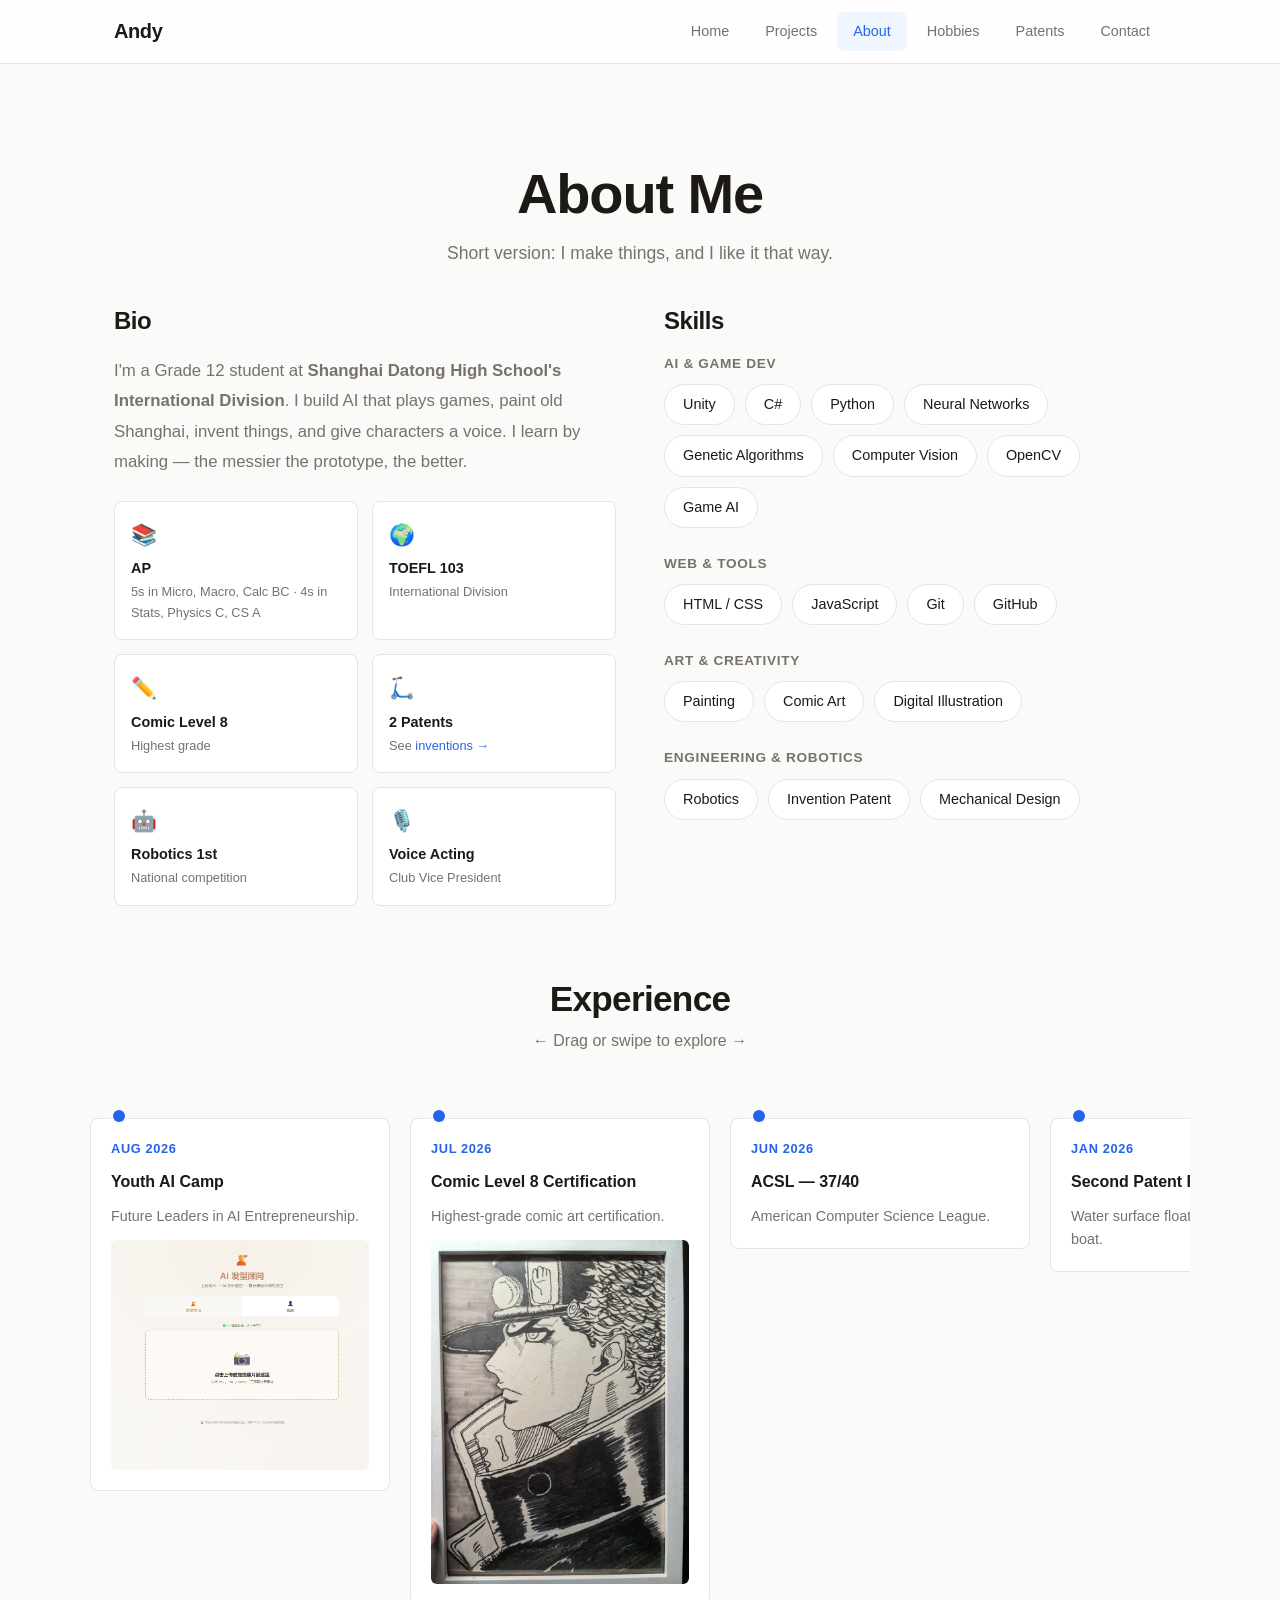
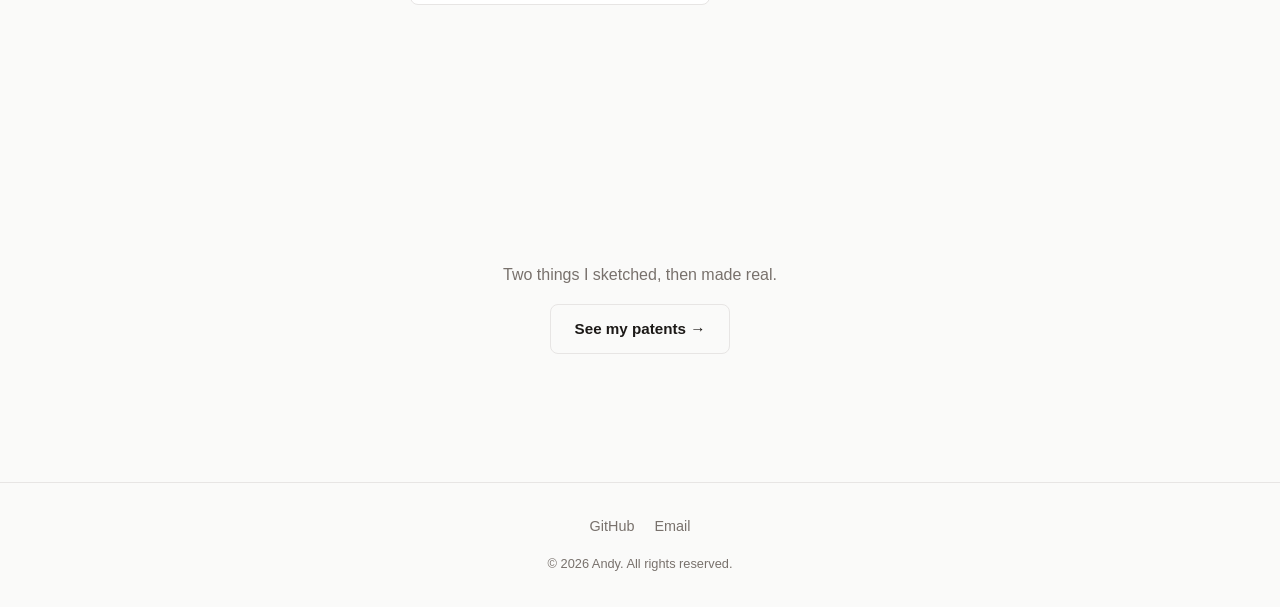
==== about.html @ 5c6ca3eb "Add Face Style cover image to Youth AI Camp timeline entry Co-Authored-By: Claude <noreply@anthropic" ====
<!DOCTYPE html>
<html lang="en">
<head>
  <meta charset="UTF-8">
  <meta name="viewport" content="width=device-width, initial-scale=1.0">
  <meta name="description" content="About Andy — background, skills, and experience">
  <title>Andy - About</title>
  <link rel="stylesheet" href="css/style.css?v=2">
  <style>
    .highlights {
      display: grid;
      grid-template-columns: repeat(auto-fill, minmax(180px, 1fr));
      gap: 14px;
      margin: 24px 0 8px;
    }
    .highlight {
      background: var(--color-surface);
      border: 1px solid var(--color-border);
      border-radius: var(--radius);
      padding: 16px;
    }
    .highlight .hi-emoji { font-size: 1.3rem; }
    .highlight .hi-title { font-weight: 600; font-size: 0.9rem; margin: 6px 0 2px; }
    .highlight .hi-sub { font-size: 0.8rem; color: var(--color-text-muted); }
  </style>
</head>
<body>

  <!-- Nav placeholder -->
  <div id="nav-placeholder"></div>

  <!-- Main content -->
  <main class="page-main">
    <div class="container">

      <!-- Page header -->
      <div class="page-header">
        <h1>About Me</h1>
        <p>Short version: I make things, and I like it that way.</p>
      </div>

      <!-- Bio + Skills -->
      <div class="about-grid">

        <!-- Left: Bio -->
        <div>
          <h2 style="margin-bottom: 20px; font-size: 1.5rem;">Bio</h2>
          <p class="about-bio">
            I'm a Grade 12 student at <strong>Shanghai Datong High School's International Division</strong>.
            I build AI that plays games, paint old Shanghai, invent things, and give characters a voice.
            I learn by making — the messier the prototype, the better.
          </p>

          <div class="highlights">
            <div class="highlight">
              <div class="hi-emoji">📚</div>
              <div class="hi-title">AP</div>
              <div class="hi-sub">5s in Micro, Macro, Calc BC · 4s in Stats, Physics C, CS A</div>
            </div>
            <div class="highlight">
              <div class="hi-emoji">🌍</div>
              <div class="hi-title">TOEFL 103</div>
              <div class="hi-sub">International Division</div>
            </div>
            <div class="highlight">
              <div class="hi-emoji">✏️</div>
              <div class="hi-title">Comic Level 8</div>
              <div class="hi-sub">Highest grade</div>
            </div>
            <div class="highlight">
              <div class="hi-emoji">🛴</div>
              <div class="hi-title">2 Patents</div>
              <div class="hi-sub">See <a href="patents.html">inventions →</a></div>
            </div>
            <div class="highlight">
              <div class="hi-emoji">🤖</div>
              <div class="hi-title">Robotics 1st</div>
              <div class="hi-sub">National competition</div>
            </div>
            <div class="highlight">
              <div class="hi-emoji">🎙️</div>
              <div class="hi-title">Voice Acting</div>
              <div class="hi-sub">Club Vice President</div>
            </div>
          </div>
        </div>

        <!-- Right: Skills -->
        <div>
          <h2 style="margin-bottom: 20px; font-size: 1.5rem;">Skills</h2>

          <h3 style="font-size: 0.85rem; color: var(--color-text-muted); margin-bottom: 12px; text-transform: uppercase; letter-spacing: 0.05em;">AI & Game Dev</h3>
          <div class="skills-cloud" style="margin-bottom: 28px;">
            <span class="skill-tag">Unity</span>
            <span class="skill-tag">C#</span>
            <span class="skill-tag">Python</span>
            <span class="skill-tag">Neural Networks</span>
            <span class="skill-tag">Genetic Algorithms</span>
            <span class="skill-tag">Computer Vision</span>
            <span class="skill-tag">OpenCV</span>
            <span class="skill-tag">Game AI</span>
          </div>

          <h3 style="font-size: 0.85rem; color: var(--color-text-muted); margin-bottom: 12px; text-transform: uppercase; letter-spacing: 0.05em;">Web & Tools</h3>
          <div class="skills-cloud" style="margin-bottom: 28px;">
            <span class="skill-tag">HTML / CSS</span>
            <span class="skill-tag">JavaScript</span>
            <span class="skill-tag">Git</span>
            <span class="skill-tag">GitHub</span>
          </div>

          <h3 style="font-size: 0.85rem; color: var(--color-text-muted); margin-bottom: 12px; text-transform: uppercase; letter-spacing: 0.05em;">Art & Creativity</h3>
          <div class="skills-cloud" style="margin-bottom: 28px;">
            <span class="skill-tag">Painting</span>
            <span class="skill-tag">Comic Art</span>
            <span class="skill-tag">Digital Illustration</span>
          </div>

          <h3 style="font-size: 0.85rem; color: var(--color-text-muted); margin-bottom: 12px; text-transform: uppercase; letter-spacing: 0.05em;">Engineering & Robotics</h3>
          <div class="skills-cloud">
            <span class="skill-tag">Robotics</span>
            <span class="skill-tag">Invention Patent</span>
            <span class="skill-tag">Mechanical Design</span>
          </div>
        </div>

      </div>

      <!-- Timeline -->
      <section class="section">
        <div class="section-header">
          <h2>Experience</h2>
          <p>← Drag or swipe to explore →</p>
        </div>

        <div class="timeline-h">

          <div class="timeline-h-item">
            <div class="timeline-date">Aug 2026</div>
            <div class="timeline-title">Youth AI Camp</div>
            <div class="timeline-desc">Future Leaders in AI Entrepreneurship.</div>
            <img src="images/face-style-1.png" alt="Face Style AI hairstyle recommendation app" class="timeline-media">
          </div>

          <div class="timeline-h-item">
            <div class="timeline-date">Jul 2026</div>
            <div class="timeline-title">Comic Level 8 Certification</div>
            <div class="timeline-desc">Highest-grade comic art certification.</div>
            <img src="images/comic-level8.jpg" alt="Comic Level 8 artwork by Andy" class="timeline-media">
          </div>

          <div class="timeline-h-item">
            <div class="timeline-date">Jun 2026</div>
            <div class="timeline-title">ACSL — 37/40</div>
            <div class="timeline-desc">American Computer Science League.</div>
          </div>

          <div class="timeline-h-item">
            <div class="timeline-date">Jan 2026</div>
            <div class="timeline-title">Second Patent Filed</div>
            <div class="timeline-desc">Water surface floating object collection boat.</div>
          </div>

          <div class="timeline-h-item">
            <div class="timeline-date">May – Oct 2025</div>
            <div class="timeline-title">Friendship Ambassador Training Camp</div>
            <div class="timeline-desc">Cross-cultural leadership program.</div>
          </div>

          <div class="timeline-h-item">
            <div class="timeline-date">Jul 2025</div>
            <div class="timeline-title">UCLA Game Lab Summer Institute</div>
            <div class="timeline-desc">Three games in one summer.</div>
            <img src="images/ucla-card-game.jpg" alt="Team card game at UCLA" class="timeline-media">
            <iframe class="timeline-media" src="https://www.youtube.com/embed/1IvPCd0GMHU" title="UCLA 3D project" allowfullscreen></iframe>
            <iframe class="timeline-media" src="https://www.youtube.com/embed/DxGQ4NgK_yM" title="UCLA 2D project" allowfullscreen></iframe>
          </div>

          <div class="timeline-h-item">
            <div class="timeline-date">2025 – Present</div>
            <div class="timeline-title">Vice President, Voice Acting Club</div>
            <div class="timeline-desc">Leading training and performances.</div>
          </div>

          <div class="timeline-h-item">
            <div class="timeline-date">2024 – Present</div>
            <div class="timeline-title">Student Union, Activities Dept.</div>
            <div class="timeline-desc">Organizing school festivals and events.</div>
          </div>

          <div class="timeline-h-item">
            <div class="timeline-date">Mar 2024</div>
            <div class="timeline-title">First Patent — Substantive Examination</div>
            <div class="timeline-desc">Scooter innovation.</div>
            <img src="images/patent-scooter.png" alt="Scooter invention patent design" class="timeline-media">
          </div>

          <div class="timeline-h-item">
            <div class="timeline-date">Jun 2024</div>
            <div class="timeline-title">Gold — Int'l Children's Art Competition</div>
            <div class="timeline-desc">Global stage, painting.</div>
          </div>

          <div class="timeline-h-item">
            <div class="timeline-date">Feb 2024</div>
            <div class="timeline-title">Gold — MeiYuan Cup</div>
            <div class="timeline-desc">National youth painting and calligraphy.</div>
          </div>

          <div class="timeline-h-item">
            <div class="timeline-date">Sep 2023</div>
            <div class="timeline-title">"Outstanding Work" — People's Art Youth</div>
            <div class="timeline-desc">Old Shanghai painting.</div>
            <img src="images/peoples-art-youth.jpg" alt="Award-winning artwork" class="timeline-media">
          </div>

          <div class="timeline-h-item">
            <div class="timeline-date">2020 – 2024</div>
            <div class="timeline-title">Robotics — National 1st Prize</div>
            <div class="timeline-desc">Building category.</div>
          </div>

        </div>
      </section>

      <!-- Patents teaser -->
      <section class="section" style="padding-top: 0;">
        <div style="text-align:center;">
          <p style="margin-bottom:16px;color:var(--color-text-muted);">Two things I sketched, then made real.</p>
          <a href="patents.html" class="btn btn-outline">See my patents →</a>
        </div>
      </section>

    </div>
  </main>

  <!-- Footer placeholder -->
  <div id="footer-placeholder"></div>

  <script src="js/main.js?v=2"></script>
</body>
</html>
---- css/style.css ----
/* ========================================
   个人主页 - 全局样式
   极简现代风格
   ======================================== */

/* ---------- CSS Variables ---------- */
:root {
  --color-bg:        #fafaf9;
  --color-surface:   #ffffff;
  --color-text:      #1c1917;
  --color-text-muted:#78716c;
  --color-accent:    #2563eb;
  --color-accent-hover: #1d4ed8;
  --color-border:    #e7e5e4;
  --color-tag-bg:    #f0f0ee;
  --color-tag-text:  #44403c;

  --font-sans: 'Inter', -apple-system, BlinkMacSystemFont, 'Segoe UI', Roboto, 'Helvetica Neue', Arial, sans-serif;
  --font-mono: 'JetBrains Mono', 'Fira Code', 'Cascadia Code', Consolas, monospace;

  --max-width: 1100px;
  --nav-height: 64px;
  --radius: 8px;
  --shadow-sm: 0 1px 2px rgba(0,0,0,0.04);
  --shadow-md: 0 4px 12px rgba(0,0,0,0.06);
  --shadow-lg: 0 12px 40px rgba(0,0,0,0.08);

  --transition: 0.2s ease;
}

/* ---------- Reset ---------- */
*, *::before, *::after {
  box-sizing: border-box;
  margin: 0;
  padding: 0;
}

html {
  scroll-behavior: smooth;
  -webkit-font-smoothing: antialiased;
  -moz-osx-font-smoothing: grayscale;
}

body {
  font-family: var(--font-sans);
  font-size: 16px;
  line-height: 1.6;
  color: var(--color-text);
  background-color: var(--color-bg);
  min-height: 100vh;
  display: flex;
  flex-direction: column;
}

/* ---------- Typography ---------- */
h1, h2, h3, h4 {
  font-weight: 700;
  line-height: 1.2;
  letter-spacing: -0.02em;
}

h1 { font-size: clamp(2.2rem, 5vw, 3.5rem); }
h2 { font-size: clamp(1.6rem, 3.5vw, 2.2rem); }
h3 { font-size: 1.25rem; }

p { color: var(--color-text-muted); }

a {
  color: var(--color-accent);
  text-decoration: none;
  transition: color var(--transition);
}
a:hover { color: var(--color-accent-hover); }

/* ---------- Container ---------- */
.container {
  width: 100%;
  max-width: var(--max-width);
  margin: 0 auto;
  padding: 0 24px;
}

/* ========================================
   导航栏 (Navigation)
   ======================================== */
.navbar {
  position: fixed;
  top: 0;
  left: 0;
  right: 0;
  height: var(--nav-height);
  background: rgba(255,255,255,0.82);
  backdrop-filter: blur(12px);
  -webkit-backdrop-filter: blur(12px);
  border-bottom: 1px solid var(--color-border);
  z-index: 1000;
  display: flex;
  align-items: center;
}

.navbar .container {
  display: flex;
  align-items: center;
  justify-content: space-between;
}

.nav-logo {
  font-size: 1.25rem;
  font-weight: 700;
  color: var(--color-text);
  letter-spacing: -0.02em;
  text-decoration: none;
}
.nav-logo:hover { color: var(--color-accent); }

.nav-links {
  display: flex;
  gap: 4px;
  list-style: none;
}

.nav-links a {
  display: inline-block;
  padding: 8px 16px;
  border-radius: 6px;
  font-size: 0.9rem;
  font-weight: 500;
  color: var(--color-text-muted);
  text-decoration: none;
  transition: all var(--transition);
}

.nav-links a:hover {
  color: var(--color-text);
  background: var(--color-tag-bg);
}

.nav-links a.active {
  color: var(--color-accent);
  background: #eff6ff;
}

/* Mobile nav toggle */
.nav-toggle {
  display: none;
  background: none;
  border: none;
  cursor: pointer;
  padding: 8px;
  color: var(--color-text);
}

.nav-toggle span {
  display: block;
  width: 24px;
  height: 2px;
  background: var(--color-text);
  margin: 5px 0;
  border-radius: 2px;
  transition: var(--transition);
}

/* ========================================
   页脚 (Footer)
   ======================================== */
.footer {
  margin-top: auto;
  padding: 32px 0;
  border-top: 1px solid var(--color-border);
  text-align: center;
}

.footer-social {
  display: flex;
  justify-content: center;
  gap: 20px;
  margin-bottom: 16px;
}

.footer-social a {
  color: var(--color-text-muted);
  font-size: 0.9rem;
  transition: color var(--transition);
}
.footer-social a:hover { color: var(--color-accent); }

.footer-copy {
  font-size: 0.8rem;
  color: var(--color-text-muted);
}

/* ========================================
   页面主体
   ======================================== */
.page-main {
  flex: 1;
  padding-top: calc(var(--nav-height) + 48px);
  padding-bottom: 64px;
}

/* ---------- Page Header ---------- */
.page-header {
  text-align: center;
  padding: 48px 0 40px;
}

.page-header h1 {
  margin-bottom: 12px;
}

.page-header p {
  font-size: 1.1rem;
  max-width: 560px;
  margin: 0 auto;
}

/* ========================================
   Hero (首页)
   ======================================== */
.hero {
  display: flex;
  flex-direction: column;
  align-items: center;
  text-align: center;
  padding: 64px 0 48px;
}

.hero-avatar {
  width: 100px;
  height: 100px;
  border-radius: 50%;
  background: linear-gradient(135deg, #dbeafe, #bfdbfe);
  display: flex;
  align-items: center;
  justify-content: center;
  font-size: 2.4rem;
  color: var(--color-accent);
  margin-bottom: 28px;
  border: 3px solid var(--color-surface);
  box-shadow: var(--shadow-md);
}

.hero-photo {
  width: 260px;
  height: 320px;
  border-radius: 12px;
  overflow: hidden;
  margin-bottom: 28px;
  box-shadow: var(--shadow-lg);
}

.hero-photo img {
  width: 100%;
  height: 100%;
  object-fit: cover;
  display: block;
}

.hero h1 {
  margin-bottom: 8px;
}

.hero .hero-tagline {
  font-size: 1.25rem;
  color: var(--color-text-muted);
  margin-bottom: 6px;
}

.hero .hero-sub {
  font-size: 0.95rem;
  color: var(--color-text-muted);
  max-width: 500px;
  margin-bottom: 32px;
}

.hero-actions {
  display: flex;
  gap: 12px;
  flex-wrap: wrap;
  justify-content: center;
}

/* ---------- Buttons ---------- */
.btn {
  display: inline-flex;
  align-items: center;
  gap: 6px;
  padding: 12px 24px;
  border-radius: var(--radius);
  font-size: 0.95rem;
  font-weight: 600;
  text-decoration: none;
  transition: all var(--transition);
  cursor: pointer;
  border: none;
}

.btn-primary {
  background: var(--color-accent);
  color: #fff;
}
.btn-primary:hover {
  background: var(--color-accent-hover);
  color: #fff;
  transform: translateY(-1px);
  box-shadow: var(--shadow-md);
}

.btn-outline {
  background: transparent;
  color: var(--color-text);
  border: 1.5px solid var(--color-border);
}
.btn-outline:hover {
  border-color: var(--color-accent);
  color: var(--color-accent);
  transform: translateY(-1px);
}

/* ========================================
   区块通用
   ======================================== */
.section {
  padding: 64px 0;
}

.section-header {
  text-align: center;
  margin-bottom: 48px;
}

.section-header h2 {
  margin-bottom: 8px;
}

.section-header p {
  font-size: 1rem;
}

/* ========================================
   项目卡片 (Project Cards)
   ======================================== */
.projects-grid {
  display: grid;
  grid-template-columns: repeat(auto-fill, minmax(320px, 1fr));
  gap: 24px;
}

.project-card {
  position: relative;
  background: var(--color-surface);
  border: 1px solid var(--color-border);
  border-radius: var(--radius);
  overflow: hidden;
  transition: all var(--transition);
  display: flex;
  flex-direction: column;
}

.project-card:hover {
  transform: translateY(-4px);
  box-shadow: var(--shadow-lg);
  border-color: transparent;
}

/* Card overlay link — makes entire card clickable */
.project-card-link {
  position: absolute;
  top: 0;
  left: 0;
  width: 100%;
  height: 100%;
  z-index: 2;
  text-decoration: none;
  color: transparent;
}

/* Inner links sit ABOVE the overlay so they stay clickable */
.project-card-links a {
  position: relative;
  z-index: 3;
}

.project-card-img {
  width: 100%;
  aspect-ratio: 16 / 10;
  background: linear-gradient(135deg, #f5f5f4, #e7e5e4);
  display: flex;
  align-items: center;
  justify-content: center;
  font-size: 2rem;
  color: var(--color-text-muted);
  overflow: hidden;
}

.project-card-img img {
  display: block;
}

.project-card-body {
  padding: 20px 24px 24px;
  flex: 1;
  display: flex;
  flex-direction: column;
}

.project-card-body h3 {
  margin-bottom: 8px;
  font-size: 1.15rem;
}

.project-card-body p {
  font-size: 0.9rem;
  flex: 1;
  margin-bottom: 16px;
}

.project-card-tags {
  display: flex;
  flex-wrap: wrap;
  gap: 6px;
  margin-bottom: 16px;
}

.tag {
  display: inline-block;
  padding: 3px 10px;
  font-size: 0.75rem;
  font-weight: 500;
  border-radius: 100px;
  background: var(--color-tag-bg);
  color: var(--color-tag-text);
}

.project-card-links {
  display: flex;
  gap: 16px;
  font-size: 0.85rem;
  font-weight: 500;
}

/* ========================================
   关于页 (About)
   ======================================== */
.about-grid {
  display: grid;
  grid-template-columns: 1fr 1fr;
  gap: 48px;
  align-items: start;
}

.about-bio {
  font-size: 1.05rem;
  line-height: 1.8;
}

/* Skills */
.skills-cloud {
  display: flex;
  flex-wrap: wrap;
  gap: 10px;
}

.skill-tag {
  padding: 8px 18px;
  font-size: 0.9rem;
  font-weight: 500;
  border-radius: 100px;
  background: var(--color-surface);
  border: 1px solid var(--color-border);
  color: var(--color-text);
  transition: all var(--transition);
}

.skill-tag:hover {
  border-color: var(--color-accent);
  color: var(--color-accent);
  transform: translateY(-1px);
  box-shadow: var(--shadow-sm);
}

/* Timeline */
.timeline {
  position: relative;
  padding-left: 28px;
}

.timeline::before {
  content: '';
  position: absolute;
  left: 7px;
  top: 4px;
  bottom: 4px;
  width: 2px;
  background: var(--color-border);
}

.timeline-item {
  position: relative;
  margin-bottom: 32px;
}

.timeline-item:last-child { margin-bottom: 0; }

.timeline-item::before {
  content: '';
  position: absolute;
  left: -24px;
  top: 6px;
  width: 10px;
  height: 10px;
  border-radius: 50%;
  background: var(--color-accent);
  border: 2px solid var(--color-surface);
  box-shadow: 0 0 0 2px var(--color-accent);
}

.timeline-date {
  font-size: 0.8rem;
  font-weight: 600;
  color: var(--color-accent);
  text-transform: uppercase;
  letter-spacing: 0.05em;
  margin-bottom: 4px;
}

.timeline-title {
  font-weight: 600;
  font-size: 1rem;
  margin-bottom: 4px;
}

.timeline-desc {
  font-size: 0.9rem;
  color: var(--color-text-muted);
}

/* ========================================
   联系页 (Contact)
   ======================================== */
.contact-grid {
  display: grid;
  grid-template-columns: repeat(auto-fill, minmax(240px, 1fr));
  gap: 24px;
  max-width: 700px;
  margin: 0 auto;
}

.contact-card {
  background: var(--color-surface);
  border: 1px solid var(--color-border);
  border-radius: var(--radius);
  padding: 28px 24px;
  text-align: center;
  transition: all var(--transition);
}

.contact-card:hover {
  transform: translateY(-2px);
  box-shadow: var(--shadow-md);
  border-color: transparent;
}

.contact-card-icon {
  font-size: 2rem;
  margin-bottom: 12px;
}

.contact-card h3 {
  font-size: 1rem;
  margin-bottom: 6px;
}

.contact-card a,
.contact-card span {
  font-size: 0.9rem;
  color: var(--color-text-muted);
  word-break: break-all;
}

/* ========================================
   响应式 (Responsive)
   ======================================== */
@media (max-width: 768px) {
  .about-grid {
    grid-template-columns: 1fr;
    gap: 32px;
  }

  .projects-grid {
    grid-template-columns: 1fr;
  }

  .hero {
    padding: 32px 0 24px;
  }

  .hero-avatar {
    width: 80px;
    height: 80px;
    font-size: 2rem;
  }

  .hero-photo {
    width: 200px;
    height: 250px;
  }

  .page-main {
    padding-top: calc(var(--nav-height) + 24px);
  }

  /* Mobile nav */
  .nav-links {
    position: fixed;
    top: var(--nav-height);
    left: 0;
    right: 0;
    background: rgba(255,255,255,0.95);
    backdrop-filter: blur(12px);
    -webkit-backdrop-filter: blur(12px);
    flex-direction: column;
    padding: 16px;
    border-bottom: 1px solid var(--color-border);
    transform: translateY(-100%);
    opacity: 0;
    pointer-events: none;
    transition: all 0.25s ease;
  }

  .nav-links.open {
    transform: translateY(0);
    opacity: 1;
    pointer-events: auto;
  }

  .nav-links a {
    display: block;
    padding: 12px 16px;
    font-size: 1rem;
  }

  .nav-toggle { display: block; }
}

@media (max-width: 480px) {
  .hero-actions {
    flex-direction: column;
  }

  .btn { justify-content: center; }

  .contact-grid {
    grid-template-columns: 1fr;
  }
}

/* ========================================
   可展开内容 (Expandable / Accordion)
   ======================================== */
details.accordion {
  border: 1px solid var(--color-border);
  border-radius: var(--radius);
  background: var(--color-surface);
  margin-bottom: 12px;
  overflow: hidden;
}

details.accordion summary {
  cursor: pointer;
  padding: 14px 18px;
  font-weight: 600;
  font-size: 0.95rem;
  list-style: none;
  display: flex;
  align-items: center;
  justify-content: space-between;
  gap: 12px;
  user-select: none;
  color: var(--color-text);
}

details.accordion summary::-webkit-details-marker { display: none; }

details.accordion summary::after {
  content: '+';
  font-weight: 700;
  font-size: 1.1rem;
  color: var(--color-accent);
  transition: transform var(--transition);
}

details.accordion[open] summary::after {
  content: '−';
}

details.accordion .accordion-body {
  padding: 4px 18px 18px;
  color: var(--color-text-muted);
  line-height: 1.7;
  font-size: 0.9rem;
}

details.accordion .accordion-body p,
details.accordion .accordion-body li {
  color: var(--color-text-muted);
}

details.accordion:hover {
  border-color: var(--color-accent);
}

/* ========================================
   横向时间轴 (Horizontal Timeline)
   ======================================== */
.timeline-h {
  display: flex;
  align-items: flex-start;
  gap: 20px;
  overflow-x: auto;
  padding: 16px 4px 28px;
  scroll-snap-type: x mandatory;
  -webkit-overflow-scrolling: touch;
  scrollbar-width: thin;
  scrollbar-color: var(--color-accent) var(--color-border);
  cursor: grab;
  user-select: none;
  -webkit-user-select: none;
  margin: 0 -24px;
  padding-left: 24px;
  padding-right: 24px;
}

.timeline-h:active,
.timeline-h.grabbing { cursor: grabbing; }

.timeline-h::-webkit-scrollbar { height: 8px; }
.timeline-h::-webkit-scrollbar-track {
  background: var(--color-border);
  border-radius: 100px;
}
.timeline-h::-webkit-scrollbar-thumb {
  background: var(--color-accent);
  border-radius: 100px;
}

.timeline-h-item {
  flex: 0 0 auto;
  width: 300px;
  scroll-snap-align: start;
  background: var(--color-surface);
  border: 1px solid var(--color-border);
  border-radius: var(--radius);
  padding: 20px;
  display: flex;
  flex-direction: column;
  gap: 6px;
  position: relative;
  transition: var(--transition);
}

.timeline-h-item:hover {
  border-color: var(--color-accent);
  transform: translateY(-2px);
  box-shadow: var(--shadow-sm);
}

.timeline-h-item::before {
  content: '';
  position: absolute;
  top: -9px;
  left: 22px;
  width: 12px;
  height: 12px;
  border-radius: 50%;
  background: var(--color-accent);
  box-shadow: 0 0 0 3px var(--color-bg);
}

.timeline-h-item img.timeline-media,
.timeline-h-item iframe.timeline-media {
  width: 100%;
  border-radius: 6px;
  margin-top: 6px;
}

.timeline-h-item iframe.timeline-media {
  aspect-ratio: 16 / 9;
  border: none;
  background: #000;
}

/* Trailing spacer so the last card can rest against the left edge */
.timeline-h::after {
  content: '';
  flex: 0 0 1px;
}
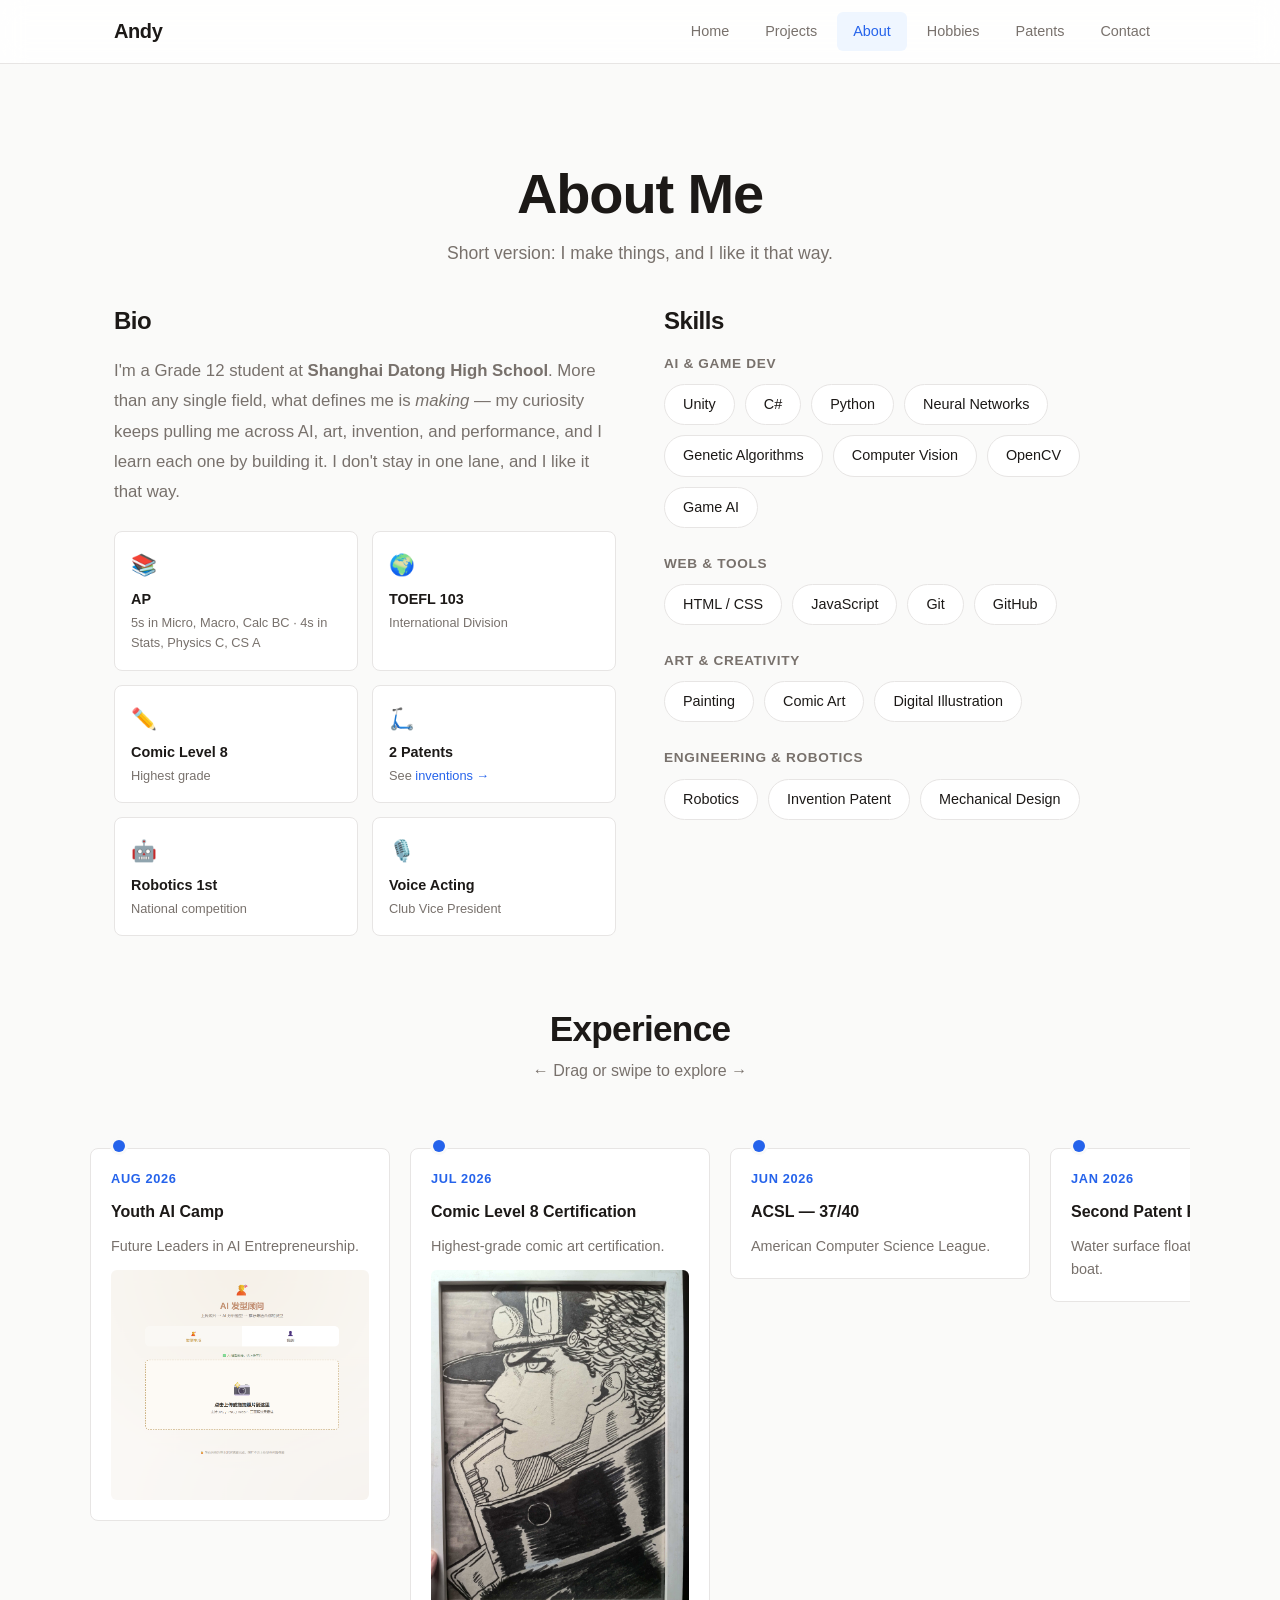
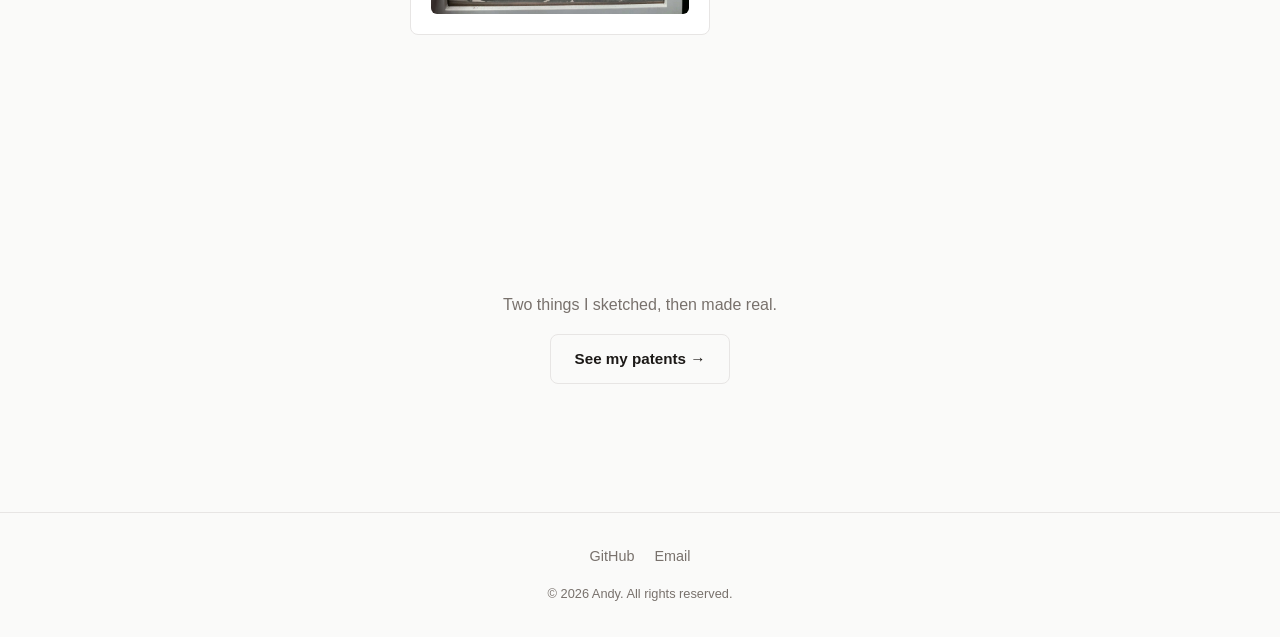
==== commit 535e1a30: "Refine hero and bio copy Co-Authored-By: Claude <noreply@anthropic.com>" ====
--- a/about.html
+++ b/about.html
@@ -46,9 +46,10 @@
         <div>
           <h2 style="margin-bottom: 20px; font-size: 1.5rem;">Bio</h2>
           <p class="about-bio">
-            I'm a Grade 12 student at <strong>Shanghai Datong High School's International Division</strong>.
-            I build AI that plays games, paint old Shanghai, invent things, and give characters a voice.
-            I learn by making — the messier the prototype, the better.
+            I'm a Grade 12 student at <strong>Shanghai Datong High School</strong>. More than any single
+            field, what defines me is <em>making</em> — my curiosity keeps pulling me across AI, art,
+            invention, and performance, and I learn each one by building it. I don't stay in one lane,
+            and I like it that way.
           </p>
 
           <div class="highlights">
@@ -180,6 +181,7 @@
             <div class="timeline-date">2025 – Present</div>
             <div class="timeline-title">Vice President, Voice Acting Club</div>
             <div class="timeline-desc">Leading training and performances.</div>
+            <img src="images/voice-club.jpg" alt="Voice Acting Club" class="timeline-media">
           </div>
 
           <div class="timeline-h-item">
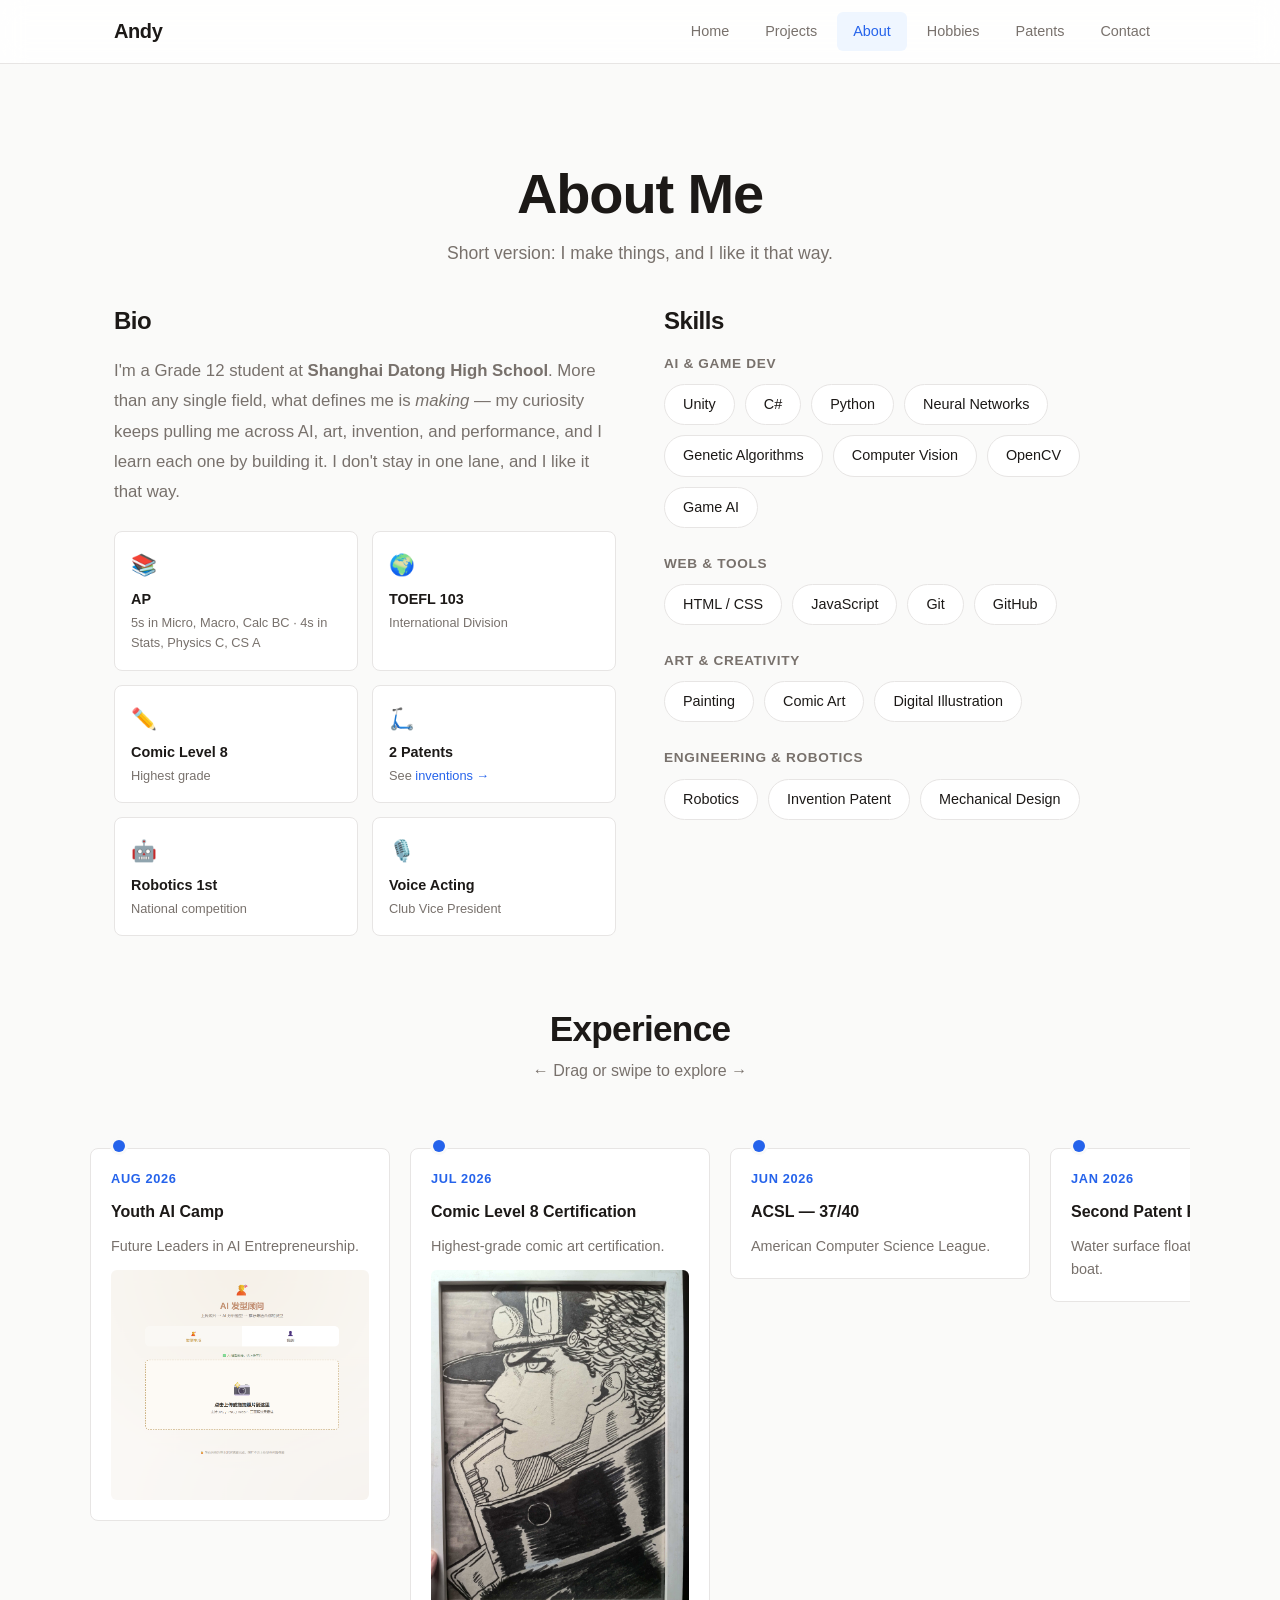
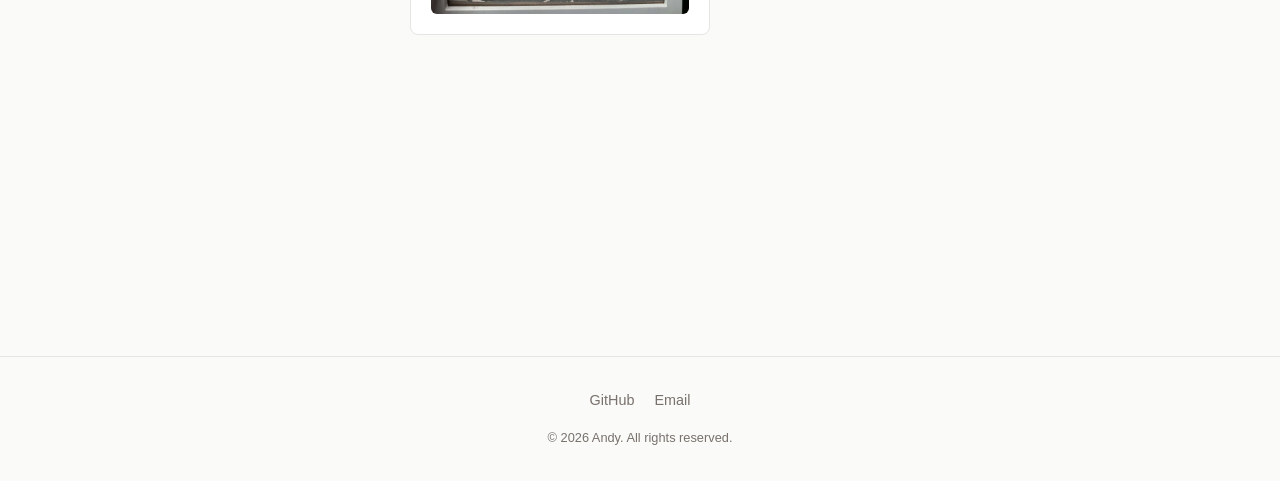
==== commit 5db7f0aa: "Remove patents teaser from About page Co-Authored-By: Claude <noreply@anthropic.com>" ====
--- a/about.html
+++ b/about.html
@@ -225,14 +225,6 @@
         </div>
       </section>
 
-      <!-- Patents teaser -->
-      <section class="section" style="padding-top: 0;">
-        <div style="text-align:center;">
-          <p style="margin-bottom:16px;color:var(--color-text-muted);">Two things I sketched, then made real.</p>
-          <a href="patents.html" class="btn btn-outline">See my patents →</a>
-        </div>
-      </section>
-
     </div>
   </main>
 
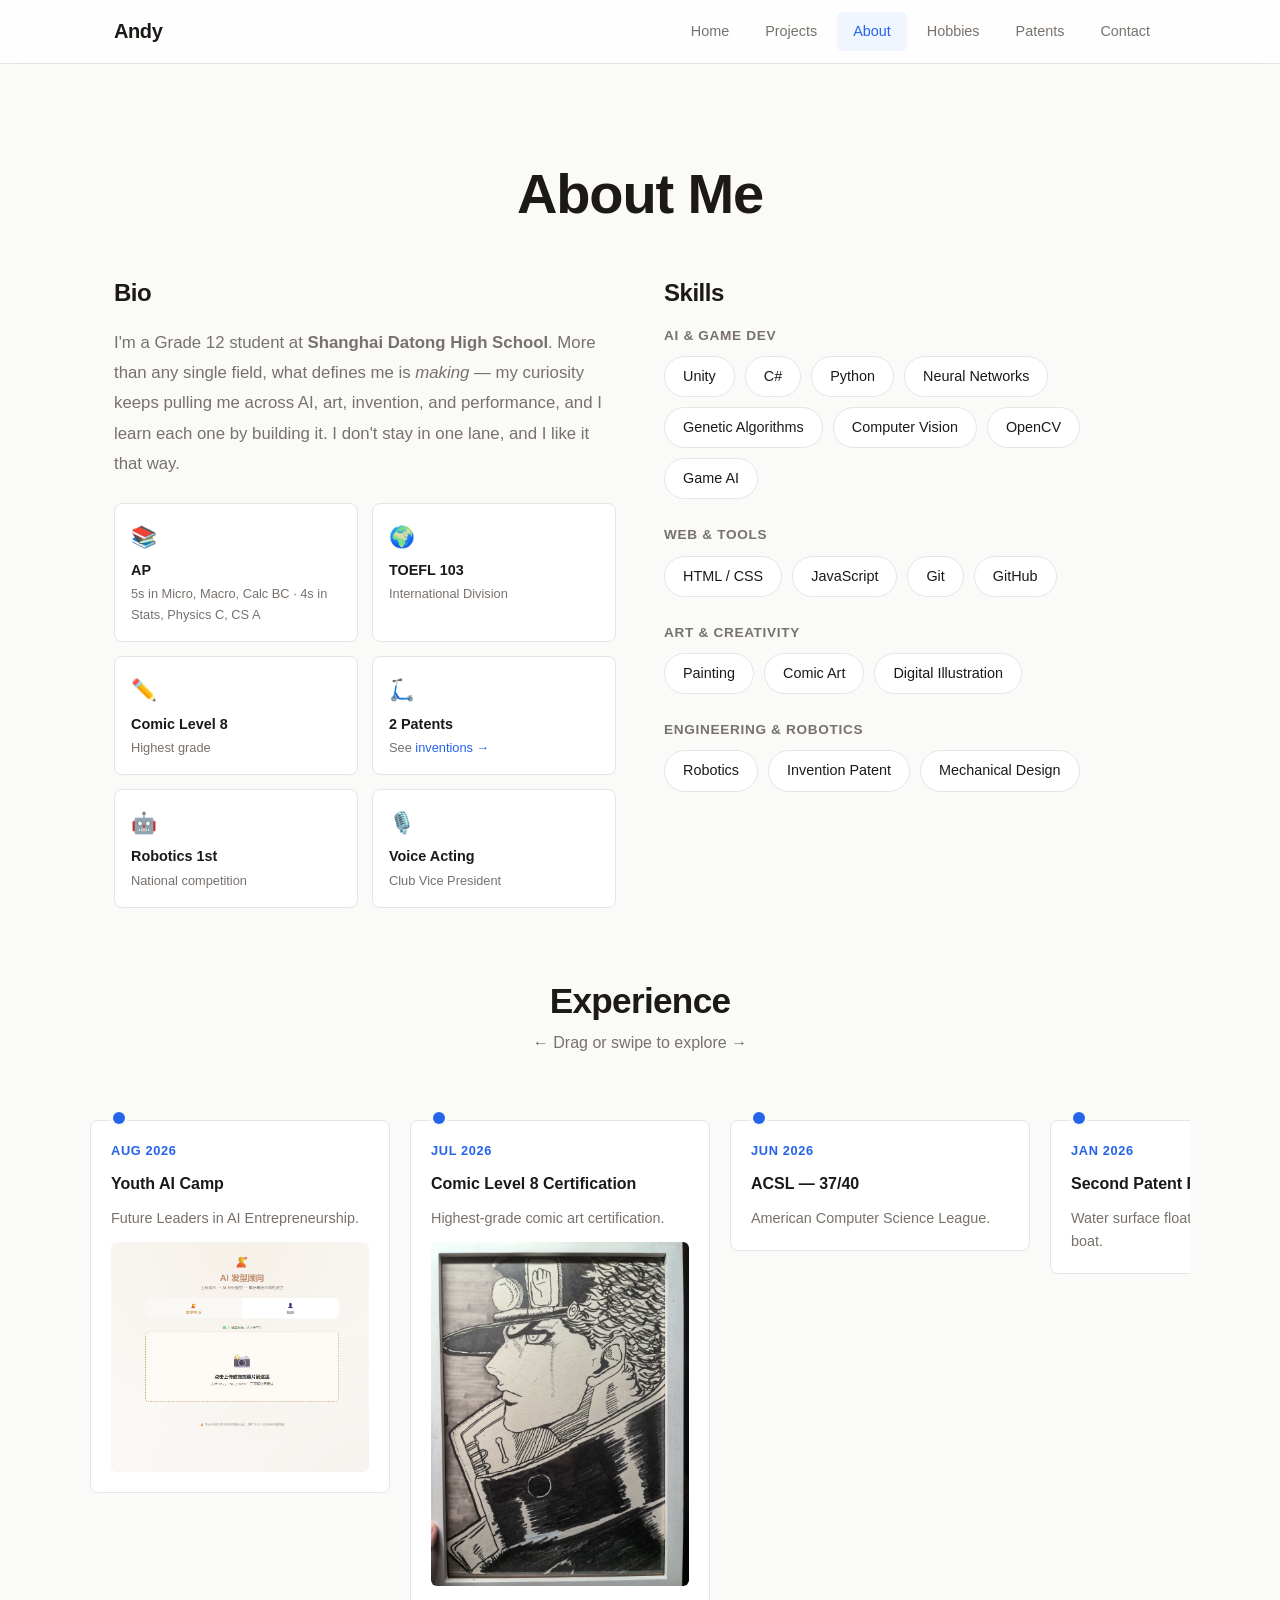
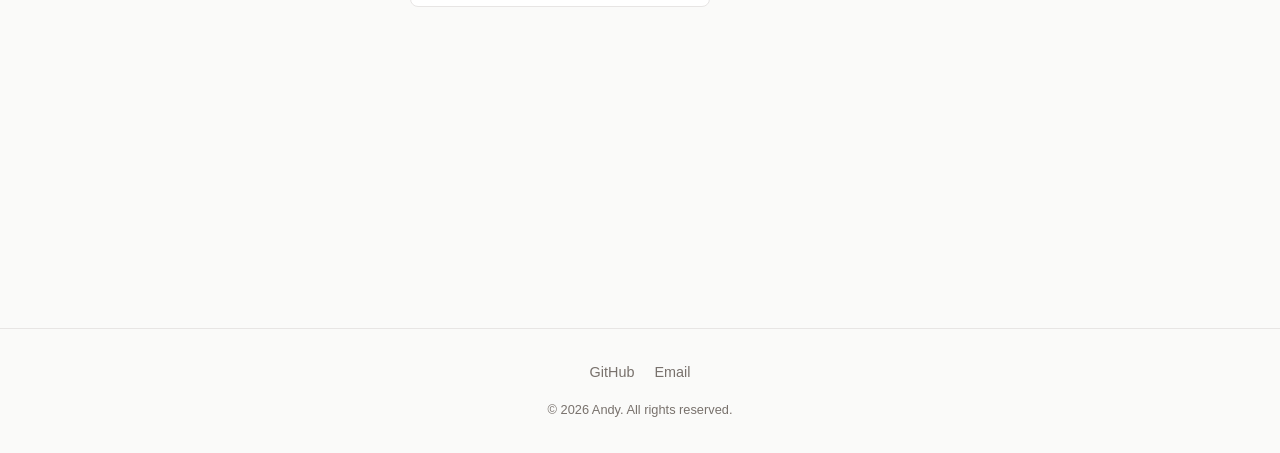
==== commit 092eaad4: "Remove page subtitles on About, Hobbies, and Patents Co-Authored-By: Claude <noreply@anthropic.com>" ====
--- a/about.html
+++ b/about.html
@@ -36,7 +36,6 @@
       <!-- Page header -->
       <div class="page-header">
         <h1>About Me</h1>
-        <p>Short version: I make things, and I like it that way.</p>
       </div>
 
       <!-- Bio + Skills -->
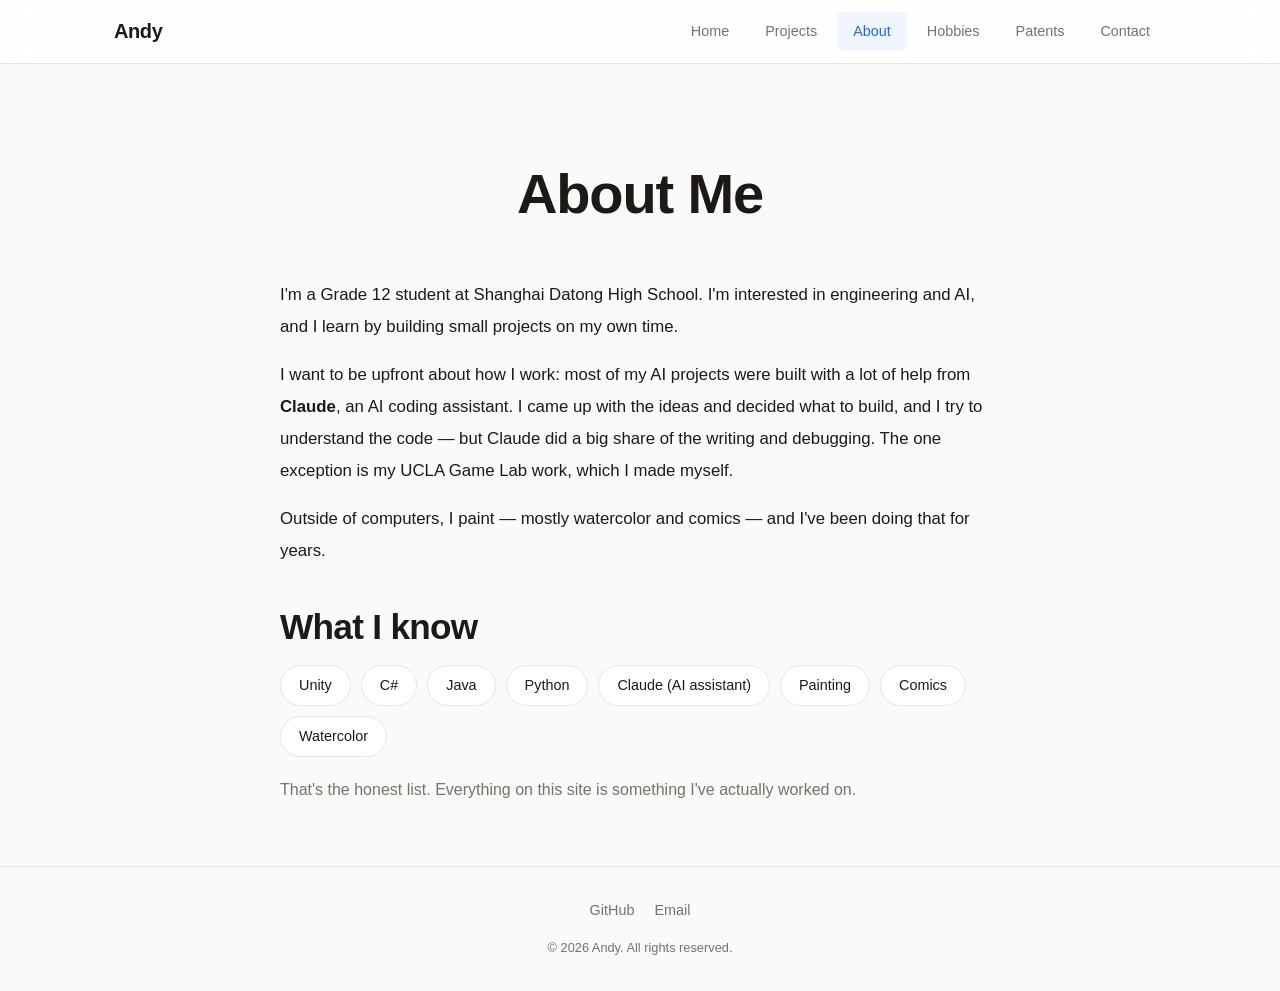
==== commit 17df3908: "Rewrite site content to be honest and grounded Simplify skills, remove resume-duplicating achievemen" ====
--- a/about.html
+++ b/about.html
@@ -3,233 +3,62 @@
 <head>
   <meta charset="UTF-8">
   <meta name="viewport" content="width=device-width, initial-scale=1.0">
-  <meta name="description" content="About Andy — background, skills, and experience">
+  <meta name="description" content="About Andy — an honest introduction">
   <title>Andy - About</title>
   <link rel="stylesheet" href="css/style.css?v=2">
-  <style>
-    .highlights {
-      display: grid;
-      grid-template-columns: repeat(auto-fill, minmax(180px, 1fr));
-      gap: 14px;
-      margin: 24px 0 8px;
-    }
-    .highlight {
-      background: var(--color-surface);
-      border: 1px solid var(--color-border);
-      border-radius: var(--radius);
-      padding: 16px;
-    }
-    .highlight .hi-emoji { font-size: 1.3rem; }
-    .highlight .hi-title { font-weight: 600; font-size: 0.9rem; margin: 6px 0 2px; }
-    .highlight .hi-sub { font-size: 0.8rem; color: var(--color-text-muted); }
-  </style>
 </head>
 <body>
 
-  <!-- Nav placeholder -->
   <div id="nav-placeholder"></div>
 
-  <!-- Main content -->
   <main class="page-main">
     <div class="container">
 
-      <!-- Page header -->
       <div class="page-header">
         <h1>About Me</h1>
       </div>
 
-      <!-- Bio + Skills -->
-      <div class="about-grid">
+      <div style="max-width: 720px; margin: 0 auto;">
 
-        <!-- Left: Bio -->
-        <div>
-          <h2 style="margin-bottom: 20px; font-size: 1.5rem;">Bio</h2>
-          <p class="about-bio">
-            I'm a Grade 12 student at <strong>Shanghai Datong High School</strong>. More than any single
-            field, what defines me is <em>making</em> — my curiosity keeps pulling me across AI, art,
-            invention, and performance, and I learn each one by building it. I don't stay in one lane,
-            and I like it that way.
-          </p>
+        <p style="font-size: 1.05rem; line-height: 1.9; color: var(--color-text);">
+          I'm a Grade 12 student at Shanghai Datong High School. I'm interested in engineering and
+          AI, and I learn by building small projects on my own time.
+        </p>
 
-          <div class="highlights">
-            <div class="highlight">
-              <div class="hi-emoji">📚</div>
-              <div class="hi-title">AP</div>
-              <div class="hi-sub">5s in Micro, Macro, Calc BC · 4s in Stats, Physics C, CS A</div>
-            </div>
-            <div class="highlight">
-              <div class="hi-emoji">🌍</div>
-              <div class="hi-title">TOEFL 103</div>
-              <div class="hi-sub">International Division</div>
-            </div>
-            <div class="highlight">
-              <div class="hi-emoji">✏️</div>
-              <div class="hi-title">Comic Level 8</div>
-              <div class="hi-sub">Highest grade</div>
-            </div>
-            <div class="highlight">
-              <div class="hi-emoji">🛴</div>
-              <div class="hi-title">2 Patents</div>
-              <div class="hi-sub">See <a href="patents.html">inventions →</a></div>
-            </div>
-            <div class="highlight">
-              <div class="hi-emoji">🤖</div>
-              <div class="hi-title">Robotics 1st</div>
-              <div class="hi-sub">National competition</div>
-            </div>
-            <div class="highlight">
-              <div class="hi-emoji">🎙️</div>
-              <div class="hi-title">Voice Acting</div>
-              <div class="hi-sub">Club Vice President</div>
-            </div>
-          </div>
+        <p style="font-size: 1.05rem; line-height: 1.9; color: var(--color-text); margin-top: 16px;">
+          I want to be upfront about how I work: most of my AI projects were built with a lot of
+          help from <strong>Claude</strong>, an AI coding assistant. I came up with the ideas and
+          decided what to build, and I try to understand the code — but Claude did a big share of
+          the writing and debugging. The one exception is my UCLA Game Lab work, which I made myself.
+        </p>
+
+        <p style="font-size: 1.05rem; line-height: 1.9; color: var(--color-text); margin-top: 16px;">
+          Outside of computers, I paint — mostly watercolor and comics — and I've been doing that
+          for years.
+        </p>
+
+        <h2 style="margin: 40px 0 16px;">What I know</h2>
+        <div class="skills-cloud">
+          <span class="skill-tag">Unity</span>
+          <span class="skill-tag">C#</span>
+          <span class="skill-tag">Java</span>
+          <span class="skill-tag">Python</span>
+          <span class="skill-tag">Claude (AI assistant)</span>
+          <span class="skill-tag">Painting</span>
+          <span class="skill-tag">Comics</span>
+          <span class="skill-tag">Watercolor</span>
         </div>
 
-        <!-- Right: Skills -->
-        <div>
-          <h2 style="margin-bottom: 20px; font-size: 1.5rem;">Skills</h2>
-
-          <h3 style="font-size: 0.85rem; color: var(--color-text-muted); margin-bottom: 12px; text-transform: uppercase; letter-spacing: 0.05em;">AI & Game Dev</h3>
-          <div class="skills-cloud" style="margin-bottom: 28px;">
-            <span class="skill-tag">Unity</span>
-            <span class="skill-tag">C#</span>
-            <span class="skill-tag">Python</span>
-            <span class="skill-tag">Neural Networks</span>
-            <span class="skill-tag">Genetic Algorithms</span>
-            <span class="skill-tag">Computer Vision</span>
-            <span class="skill-tag">OpenCV</span>
-            <span class="skill-tag">Game AI</span>
-          </div>
-
-          <h3 style="font-size: 0.85rem; color: var(--color-text-muted); margin-bottom: 12px; text-transform: uppercase; letter-spacing: 0.05em;">Web & Tools</h3>
-          <div class="skills-cloud" style="margin-bottom: 28px;">
-            <span class="skill-tag">HTML / CSS</span>
-            <span class="skill-tag">JavaScript</span>
-            <span class="skill-tag">Git</span>
-            <span class="skill-tag">GitHub</span>
-          </div>
-
-          <h3 style="font-size: 0.85rem; color: var(--color-text-muted); margin-bottom: 12px; text-transform: uppercase; letter-spacing: 0.05em;">Art & Creativity</h3>
-          <div class="skills-cloud" style="margin-bottom: 28px;">
-            <span class="skill-tag">Painting</span>
-            <span class="skill-tag">Comic Art</span>
-            <span class="skill-tag">Digital Illustration</span>
-          </div>
-
-          <h3 style="font-size: 0.85rem; color: var(--color-text-muted); margin-bottom: 12px; text-transform: uppercase; letter-spacing: 0.05em;">Engineering & Robotics</h3>
-          <div class="skills-cloud">
-            <span class="skill-tag">Robotics</span>
-            <span class="skill-tag">Invention Patent</span>
-            <span class="skill-tag">Mechanical Design</span>
-          </div>
-        </div>
+        <p style="margin-top: 20px; color: var(--color-text-muted);">
+          That's the honest list. Everything on this site is something I've actually worked on.
+        </p>
 
       </div>
-
-      <!-- Timeline -->
-      <section class="section">
-        <div class="section-header">
-          <h2>Experience</h2>
-          <p>← Drag or swipe to explore →</p>
-        </div>
-
-        <div class="timeline-h">
-
-          <div class="timeline-h-item">
-            <div class="timeline-date">Aug 2026</div>
-            <div class="timeline-title">Youth AI Camp</div>
-            <div class="timeline-desc">Future Leaders in AI Entrepreneurship.</div>
-            <img src="images/face-style-1.png" alt="Face Style AI hairstyle recommendation app" class="timeline-media">
-          </div>
-
-          <div class="timeline-h-item">
-            <div class="timeline-date">Jul 2026</div>
-            <div class="timeline-title">Comic Level 8 Certification</div>
-            <div class="timeline-desc">Highest-grade comic art certification.</div>
-            <img src="images/comic-level8.jpg" alt="Comic Level 8 artwork by Andy" class="timeline-media">
-          </div>
-
-          <div class="timeline-h-item">
-            <div class="timeline-date">Jun 2026</div>
-            <div class="timeline-title">ACSL — 37/40</div>
-            <div class="timeline-desc">American Computer Science League.</div>
-          </div>
-
-          <div class="timeline-h-item">
-            <div class="timeline-date">Jan 2026</div>
-            <div class="timeline-title">Second Patent Filed</div>
-            <div class="timeline-desc">Water surface floating object collection boat.</div>
-          </div>
-
-          <div class="timeline-h-item">
-            <div class="timeline-date">May – Oct 2025</div>
-            <div class="timeline-title">Friendship Ambassador Training Camp</div>
-            <div class="timeline-desc">Cross-cultural leadership program.</div>
-          </div>
-
-          <div class="timeline-h-item">
-            <div class="timeline-date">Jul 2025</div>
-            <div class="timeline-title">UCLA Game Lab Summer Institute</div>
-            <div class="timeline-desc">Three games in one summer.</div>
-            <img src="images/ucla-card-game.jpg" alt="Team card game at UCLA" class="timeline-media">
-            <iframe class="timeline-media" src="https://www.youtube.com/embed/1IvPCd0GMHU" title="UCLA 3D project" allowfullscreen></iframe>
-            <iframe class="timeline-media" src="https://www.youtube.com/embed/DxGQ4NgK_yM" title="UCLA 2D project" allowfullscreen></iframe>
-          </div>
-
-          <div class="timeline-h-item">
-            <div class="timeline-date">2025 – Present</div>
-            <div class="timeline-title">Vice President, Voice Acting Club</div>
-            <div class="timeline-desc">Leading training and performances.</div>
-            <img src="images/voice-club.jpg" alt="Voice Acting Club" class="timeline-media">
-          </div>
-
-          <div class="timeline-h-item">
-            <div class="timeline-date">2024 – Present</div>
-            <div class="timeline-title">Student Union, Activities Dept.</div>
-            <div class="timeline-desc">Organizing school festivals and events.</div>
-          </div>
-
-          <div class="timeline-h-item">
-            <div class="timeline-date">Mar 2024</div>
-            <div class="timeline-title">First Patent — Substantive Examination</div>
-            <div class="timeline-desc">Scooter innovation.</div>
-            <img src="images/patent-scooter.png" alt="Scooter invention patent design" class="timeline-media">
-          </div>
-
-          <div class="timeline-h-item">
-            <div class="timeline-date">Jun 2024</div>
-            <div class="timeline-title">Gold — Int'l Children's Art Competition</div>
-            <div class="timeline-desc">Global stage, painting.</div>
-          </div>
-
-          <div class="timeline-h-item">
-            <div class="timeline-date">Feb 2024</div>
-            <div class="timeline-title">Gold — MeiYuan Cup</div>
-            <div class="timeline-desc">National youth painting and calligraphy.</div>
-          </div>
-
-          <div class="timeline-h-item">
-            <div class="timeline-date">Sep 2023</div>
-            <div class="timeline-title">"Outstanding Work" — People's Art Youth</div>
-            <div class="timeline-desc">Old Shanghai painting.</div>
-            <img src="images/peoples-art-youth.jpg" alt="Award-winning artwork" class="timeline-media">
-          </div>
-
-          <div class="timeline-h-item">
-            <div class="timeline-date">2020 – 2024</div>
-            <div class="timeline-title">Robotics — National 1st Prize</div>
-            <div class="timeline-desc">Building category.</div>
-          </div>
-
-        </div>
-      </section>
 
     </div>
   </main>
 
-  <!-- Footer placeholder -->
   <div id="footer-placeholder"></div>
-
   <script src="js/main.js?v=2"></script>
 </body>
 </html>
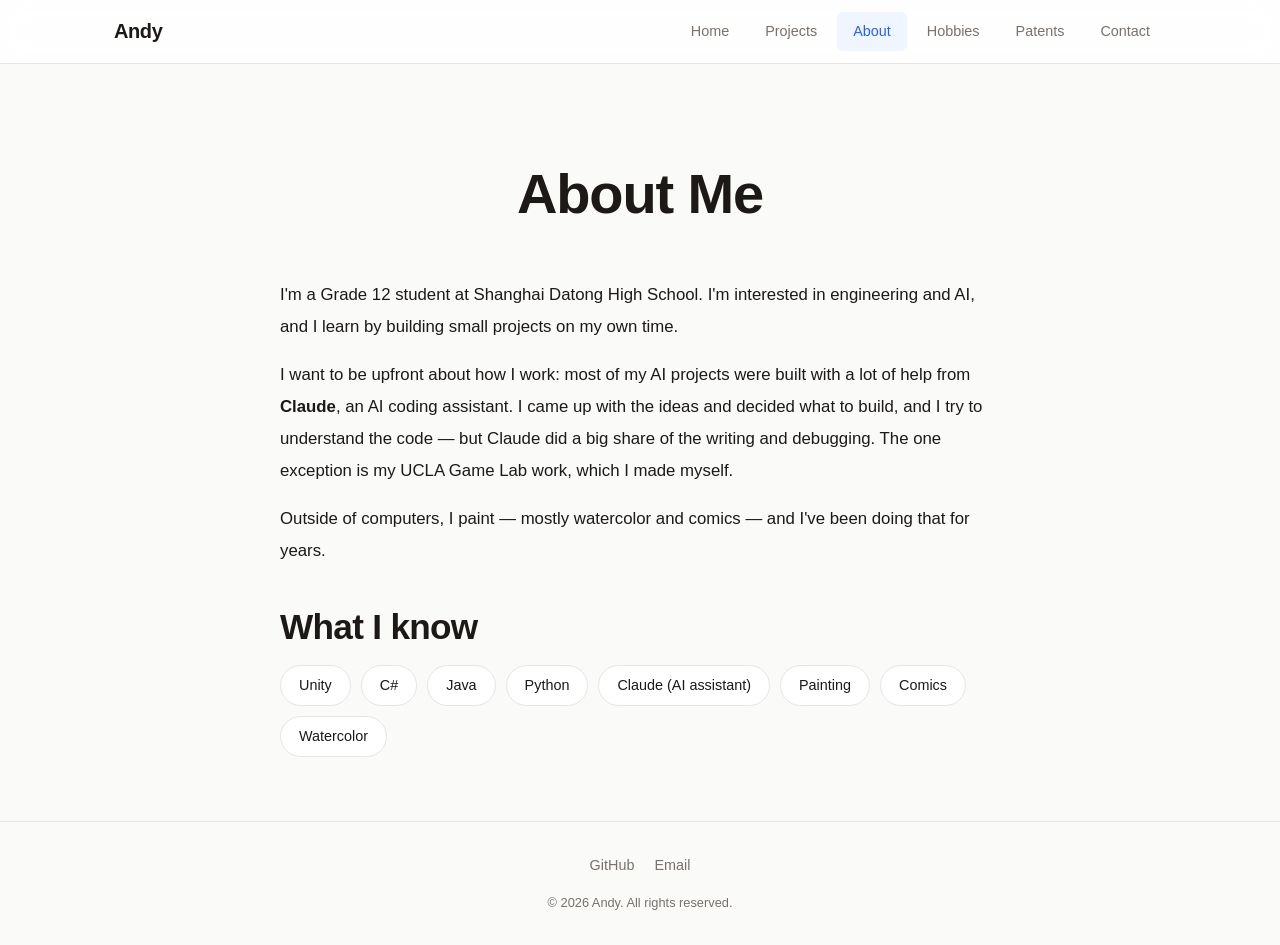
==== commit 0e2e1ee3: "Remove "honest" self-labeling phrasing Co-Authored-By: Claude <noreply@anthropic.com>" ====
--- a/about.html
+++ b/about.html
@@ -3,7 +3,7 @@
 <head>
   <meta charset="UTF-8">
   <meta name="viewport" content="width=device-width, initial-scale=1.0">
-  <meta name="description" content="About Andy — an honest introduction">
+  <meta name="description" content="About Andy">
   <title>Andy - About</title>
   <link rel="stylesheet" href="css/style.css?v=2">
 </head>
@@ -49,10 +49,6 @@
           <span class="skill-tag">Watercolor</span>
         </div>
 
-        <p style="margin-top: 20px; color: var(--color-text-muted);">
-          That's the honest list. Everything on this site is something I've actually worked on.
-        </p>
-
       </div>
 
     </div>
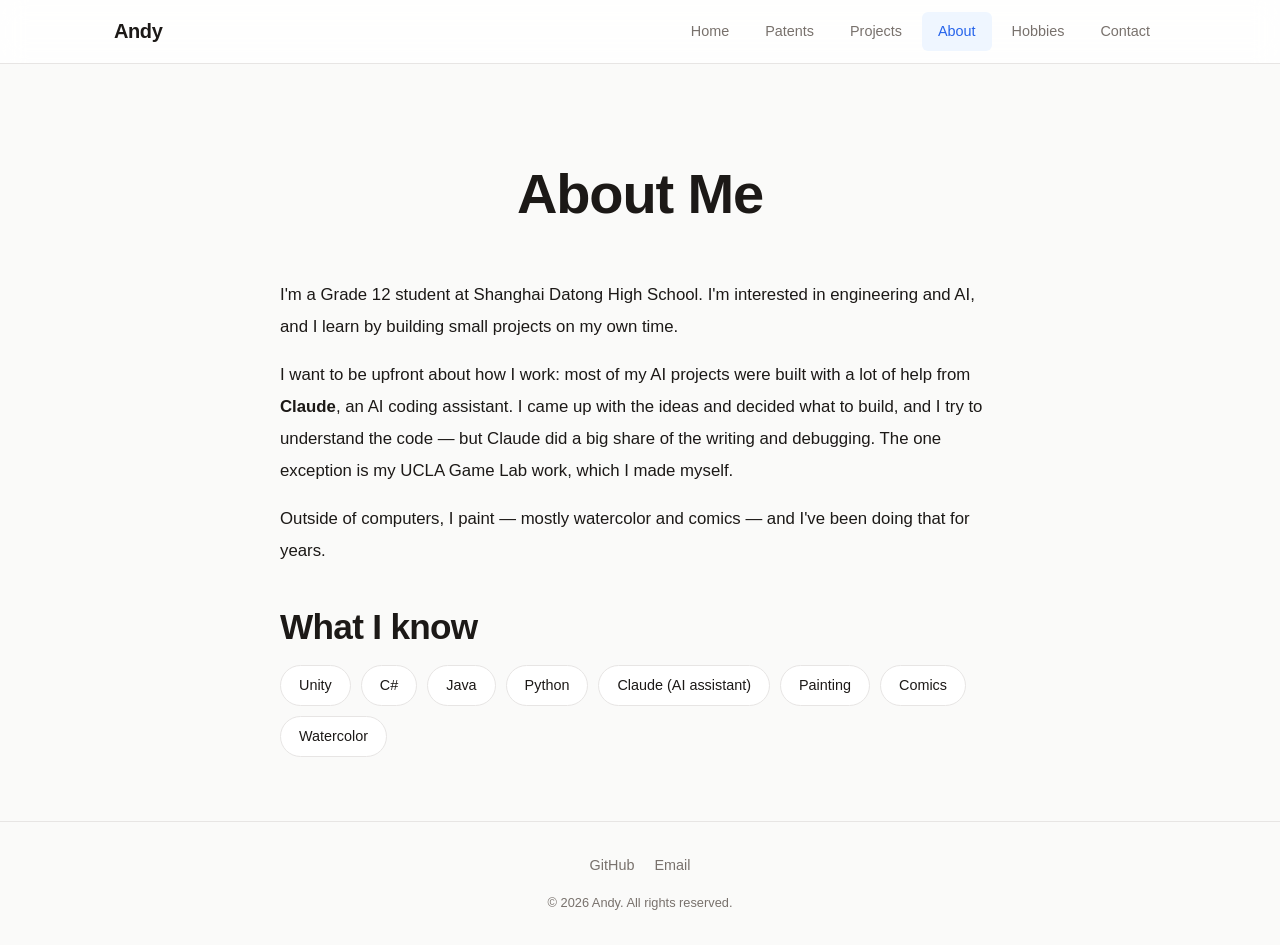
==== commit 170d7738: "Move Patents before Projects in nav; bump JS cache version Co-Authored-By: Claude <noreply@anthropic" ====
--- a/about.html
+++ b/about.html
@@ -55,6 +55,6 @@
   </main>
 
   <div id="footer-placeholder"></div>
-  <script src="js/main.js?v=2"></script>
+  <script src="js/main.js?v=3"></script>
 </body>
 </html>
